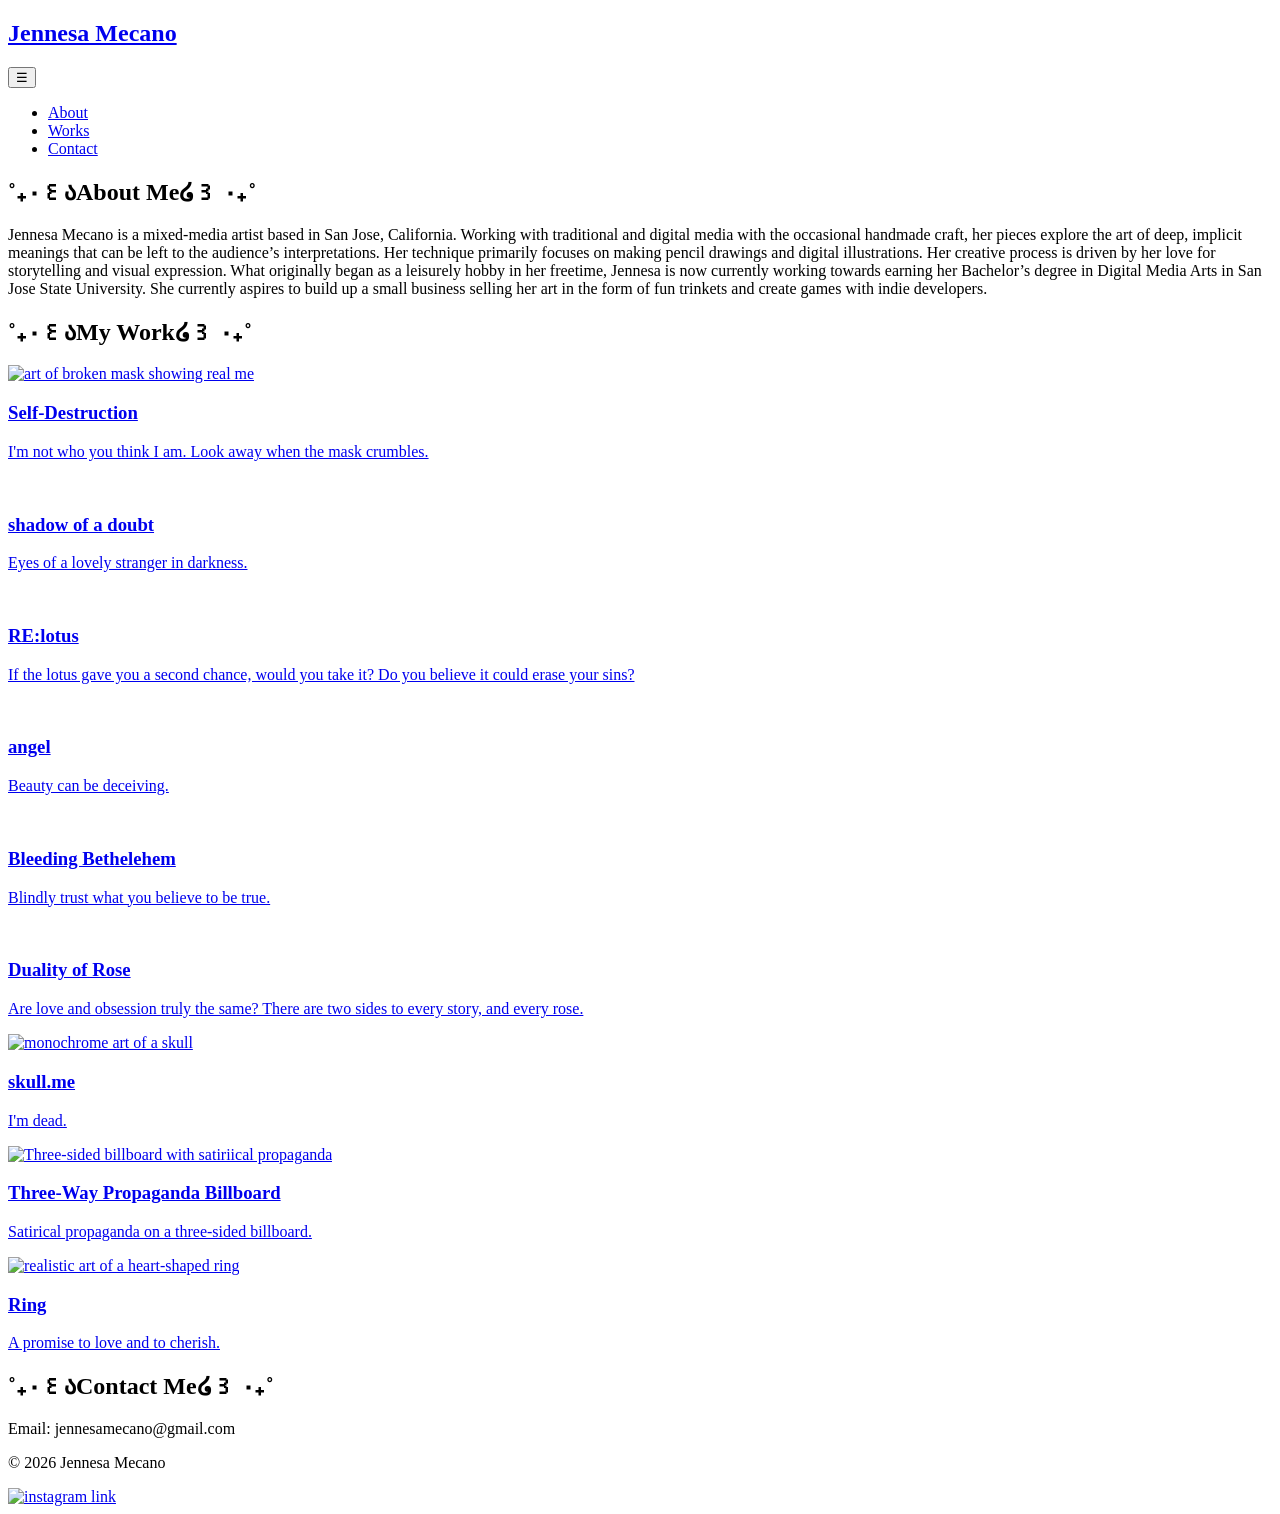
==== index.html @ 679864f6 "add sketch" ====
<!DOCTYPE html>
<html lang="en">

<head>
    <meta charset="UTF-8">
    <meta name="viewport" content="width=device-width, initial-scale=1.0">
    <title>Jennesa Mecano's Portfolio</title>
    <link rel="preconnect" href="https://fonts.googleapis.com">
    <link rel="preconnect" href="https://fonts.gstatic.com" crossorigin>
    <link
        href="https://fonts.googleapis.com/css2?family=Lora:ital,wght@0,400..700;1,400..700&family=Ubuntu:ital,wght@0,300;0,400;0,500;0,700;1,300;1,400;1,500;1,700&display=swap"
        rel="stylesheet">
    <link rel="stylesheet" href="css/style.css">
    <script src="https://cdn.jsdelivr.net/npm/p5@2.3.4/lib/p5.js"></script>
    <script src="https://cdn.jsdelivr.net/npm/p5.sound@0.4.1/dist/p5.sound.min.js"></script>
</head>

<body>
    <header>
        <nav class="navbar">
            <div class="nav-brand">
                <a href="#">
                    <h1>Jennesa Mecano</h1>
                </a>
            </div>
            <div class="nav">
                <button class="hamburger">☰</button>
                <ul class="nav-menu">
                    <li><a href="#about-section">About</a></li>
                    <li><a href="#portfolio-section">Works</a></li>
                    <li><a href="#contact-section">Contact</a></li>
                </ul>
        </nav>
        </div>

    </header>
    <main>
        <section class="about-section" id="about-section">
            <div class="about-content">
                <h2><span class="accent-1">˚₊‧꒰ა</span>About Me<span class="accent-1">໒꒱ ‧₊˚</span></h2>
                <p>Jennesa Mecano is a mixed-media artist based in San Jose, California. Working with traditional and
                    digital media with the occasional handmade craft, her pieces explore the art of deep, implicit
                    meanings that can be left to the audience’s interpretations. Her technique primarily focuses on
                    making pencil drawings and digital illustrations. Her creative process is driven by her love for
                    storytelling and visual expression. What originally began as a leisurely hobby in her freetime,
                    Jennesa is now currently working towards earning her Bachelor’s degree in Digital Media Arts in San
                    Jose State University. She currently aspires to build up a small business selling her art in the
                    form of fun trinkets and create games with indie developers.
                </p>
            </div>
        </section>
        <section class="portfolio-section" id="portfolio-section">
            <div class="portfolio-content">
                <h2><span class="accent-1">˚₊‧꒰ა</span>My Work<span class="accent-1">໒꒱ ‧₊˚</span></h2>
                <div class="flex-container-grid">

                    <div class="portfolio-item flex-item-grid float">
                        <a href="projects/self/index.html"><img src="images/self500.jpg"
                                alt="art of broken mask showing real me">
                            <h3>Self-Destruction</h3>
                            <p>I'm not who you think I am. Look away when the mask crumbles.</p>
                        </a>
                    </div>
                    <div class="portfolio-item flex-item-grid float">
                        <a href="projects/shadow/index.html"><img src="images/shadowlady.png" alt="">
                            <h3>shadow of a doubt</h3>
                            <p>Eyes of a lovely stranger in darkness.</p>
                        </a>
                    </div>
                    <div class="portfolio-item flex-item-grid float">
                        <a href="projects/lotus/index.html"><img src="images/lotus500.png" alt="">
                            <h3>RE:lotus</h3>
                            <p>If the lotus gave you a second chance, would you take it? Do you believe it could erase your sins?</p>
                        </a>
                    </div>
                    <div class="portfolio-item flex-item-grid float">
                        <a href="projects/angel/index.html"><img src="images/angel500.png" alt="">
                            <h3>angel</h3>
                            <p>Beauty can be deceiving.</p>
                        </a>
                    </div>
                    <div class="portfolio-item flex-item-grid float">
                        <a href="projects/bethelehem/index.html"><img src="images/bethelehemss.png" alt="">
                            <h3>Bleeding Bethelehem</h3>
                            <p>Blindly trust what you believe to be true.</p>
                        </a>
                    </div>
                    <div class="portfolio-item flex-item-grid float">
                        <a href="projects/rose/index.html"><img src="images/damienrose.png" alt="">
                            <h3>Duality of Rose</h3>
                            <p>Are love and obsession truly the same? There are two sides to every story, and every rose.</p>
                        </a>
                    </div>
                    <div class="portfolio-item flex-item-grid float">
                        <a href="projects/skull/index.html"><img src="images/skull.jpg" alt="monochrome art of a skull">
                            <h3>skull.me</h3>
                            <p>I'm dead.</p>
                        </a>
                    </div>
                    <div class="portfolio-item flex-item-grid float">
                        <a href="projects/billboard/index.html"><img src="images/Billboard-Installation_Documentation-10.jpg" alt="Three-sided billboard with satiriical propaganda">
                            <h3>Three-Way Propaganda Billboard</h3>
                            <p>Satirical propaganda on a three-sided billboard.</p>
                        </a>
                    </div>
                    <div class="portfolio-item flex-item-grid float">
                        <a href="projects/ring/index.html"><img src="images/Ring500.png" alt="realistic art of a heart-shaped ring">
                            <h3>Ring</h3>
                            <p>A promise to love and to cherish.</p>
                        </a>
                    </div>
                </div>
            </div>
        </section>
        <section class="contact-section" id="contact-section">
            <div class="contact-content"></div>
            <h2><span class="accent-1">˚₊‧꒰ა</span>Contact Me<span class="accent-1">໒꒱ ‧₊˚</span></h2>
            <p>Email: jennesamecano@gmail.com</p>
        </section>
    </main>
    <footer class="flex-container">
        <p>&copy 2026 Jennesa Mecano</p>
        <div class="social-links">
            <a href="https://www.instagram.com/nessabun.mp3?stkn=MTZwdjF6b2lza2pnYw=="><img
                    src="images/icon-logo-instagram.png" alt="instagram link"></a>
        </div>
    </footer>
    <script src="js/hamburger.js"></script>
    <script src="js/sketch.js"></script>
</body>

</html>
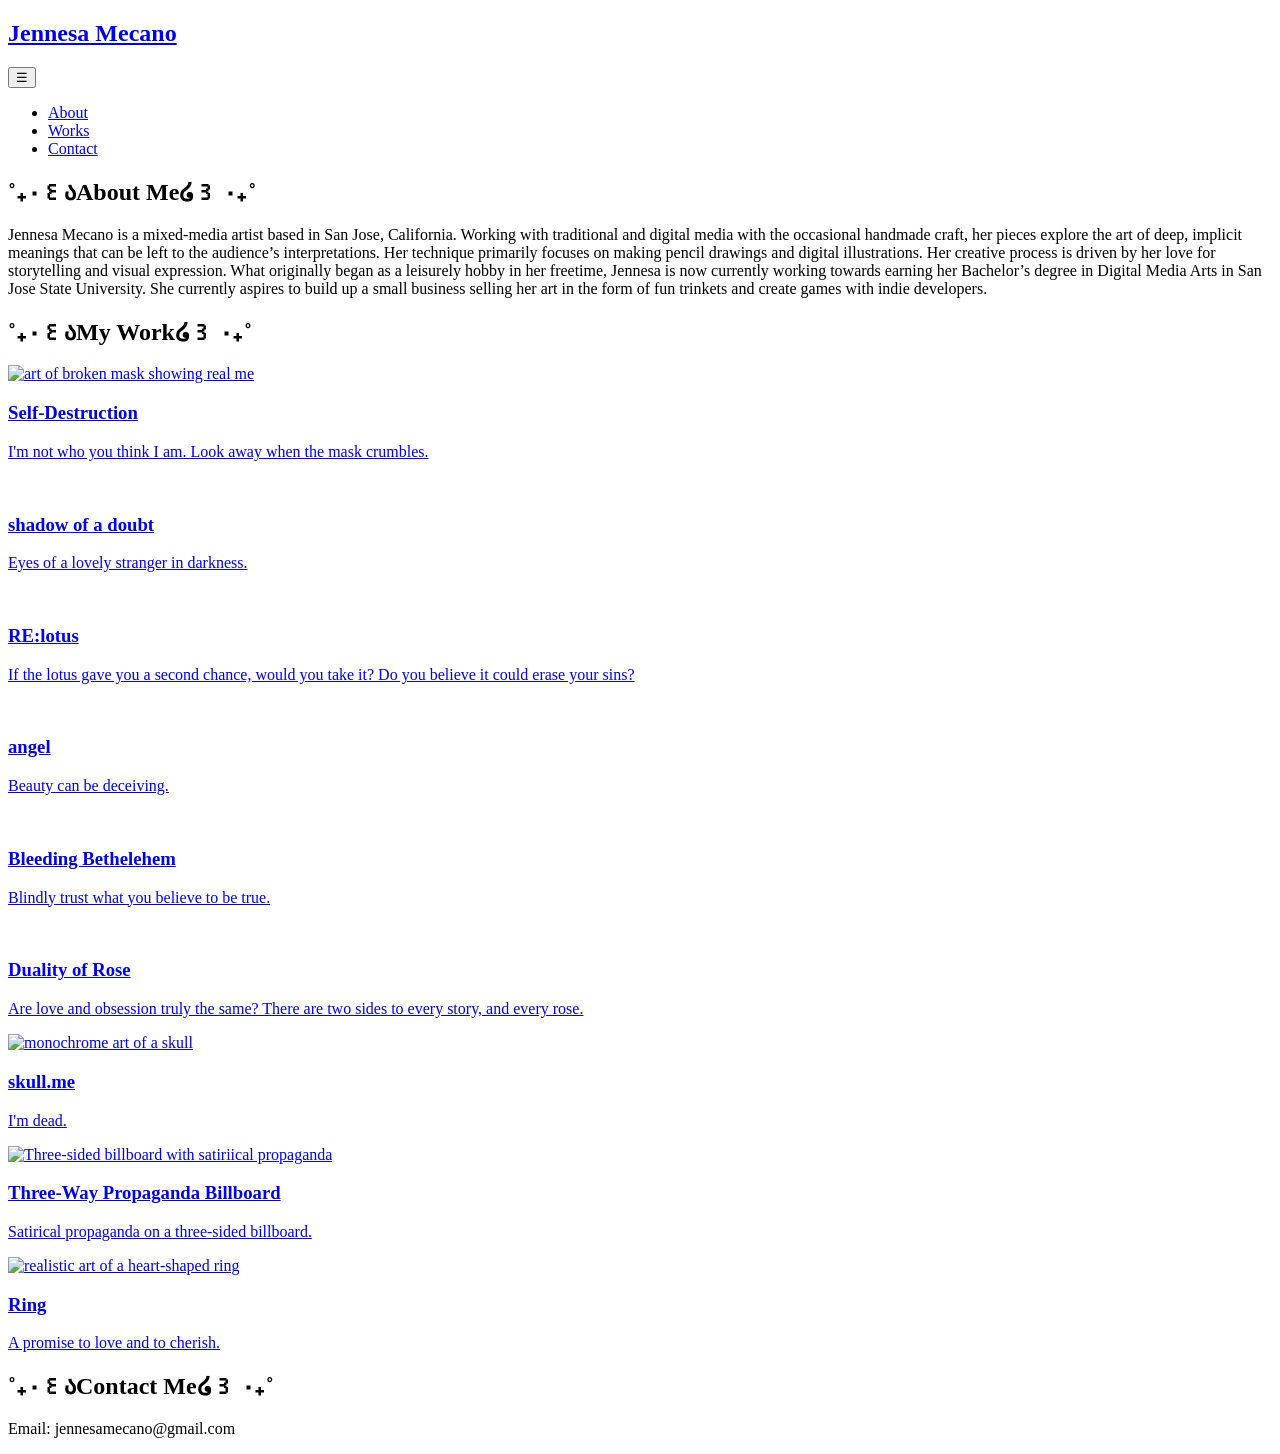
==== commit d5ca0136: "add drawing board and sketch" ====
--- a/index.html
+++ b/index.html
@@ -119,14 +119,16 @@
         </section>
     </main>
     <footer class="flex-container">
-        <p>&copy 2026 Jennesa Mecano</p>
+        <!-- <p>&copy 2026 Jennesa Mecano</p>
         <div class="social-links">
             <a href="https://www.instagram.com/nessabun.mp3?stkn=MTZwdjF6b2lza2pnYw=="><img
                     src="images/icon-logo-instagram.png" alt="instagram link"></a>
-        </div>
+        </div> -->
     </footer>
-    <script src="js/hamburger.js"></script>
-    <script src="js/sketch.js"></script>
+    <script src="js/hamburger.js" defer></script>
+    <script src="js/sketch.js" defer></script>
+    <script src="js/script.js" defer></script>
+    <script src="js/myLine.js" defer></script>
 </body>
 
 </html>
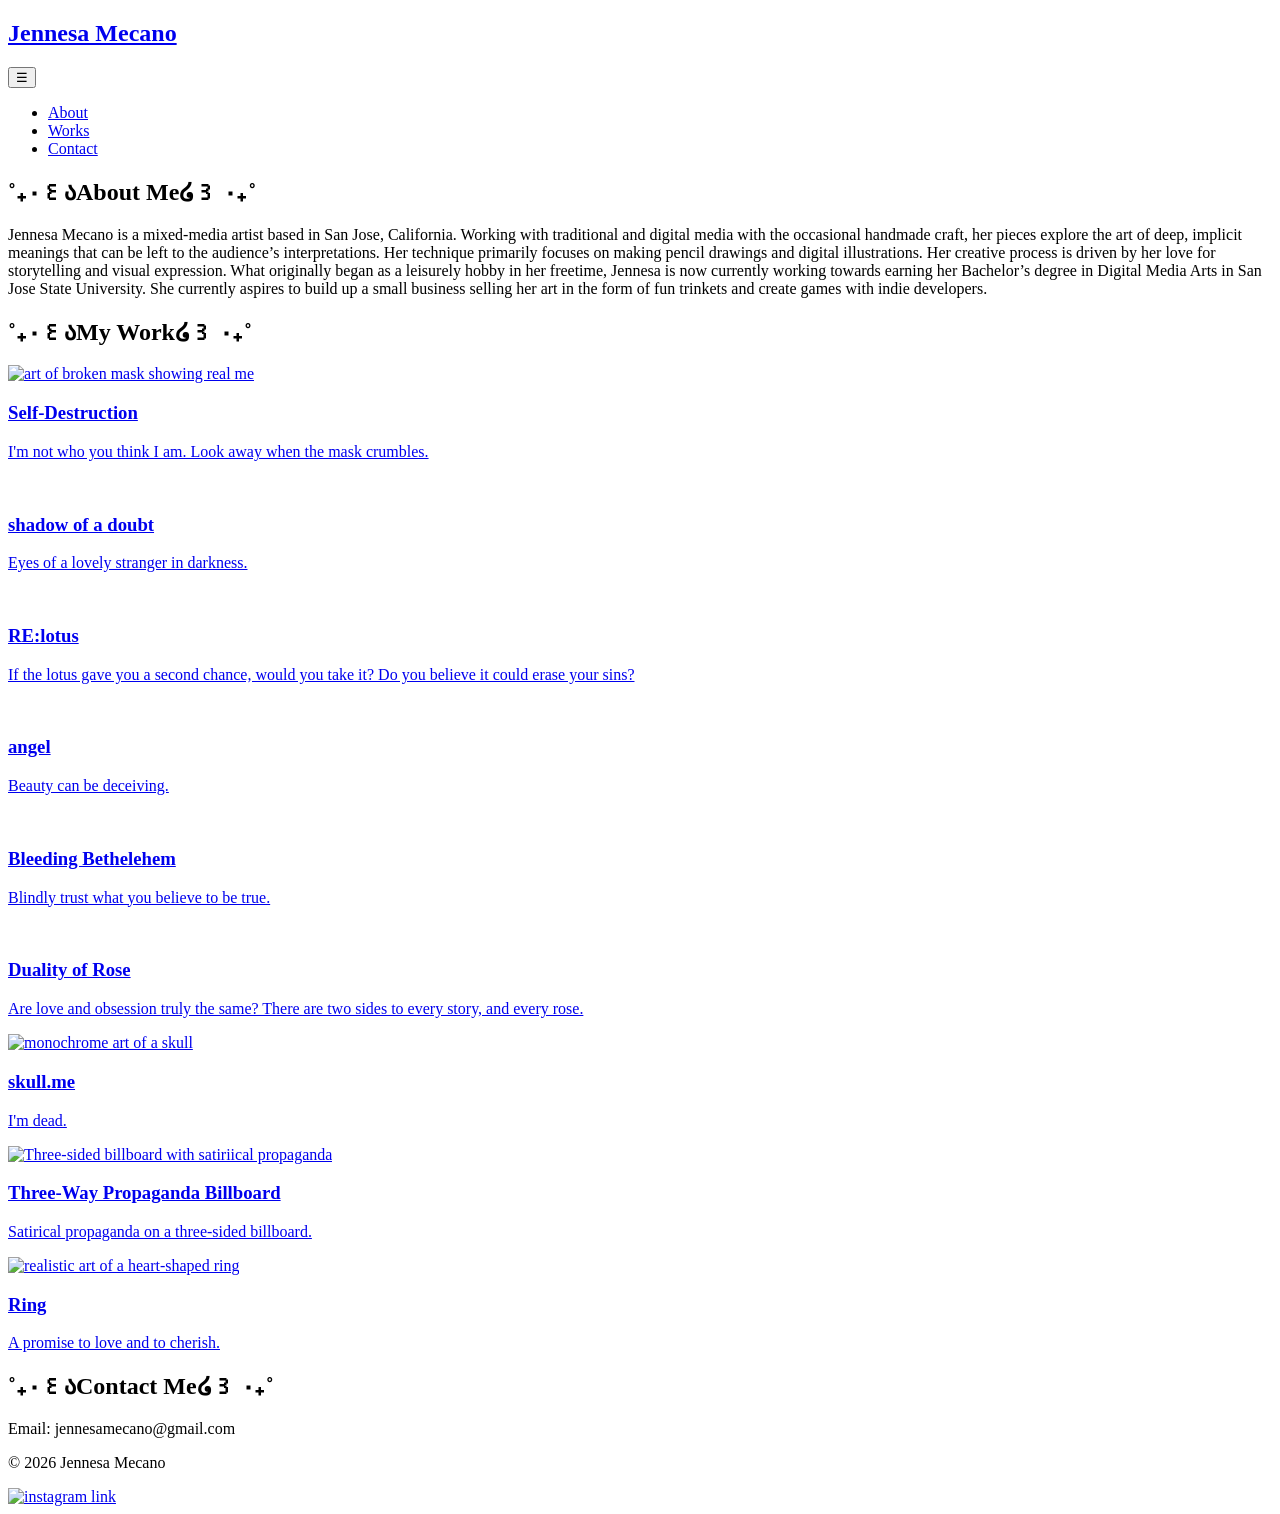
==== commit d80805b9: "how to fix help" ====
--- a/index.html
+++ b/index.html
@@ -119,11 +119,11 @@
         </section>
     </main>
     <footer class="flex-container">
-        <!-- <p>&copy 2026 Jennesa Mecano</p>
+        <p>&copy 2026 Jennesa Mecano</p>
         <div class="social-links">
             <a href="https://www.instagram.com/nessabun.mp3?stkn=MTZwdjF6b2lza2pnYw=="><img
                     src="images/icon-logo-instagram.png" alt="instagram link"></a>
-        </div> -->
+        </div>
     </footer>
     <script src="js/hamburger.js" defer></script>
     <script src="js/sketch.js" defer></script>
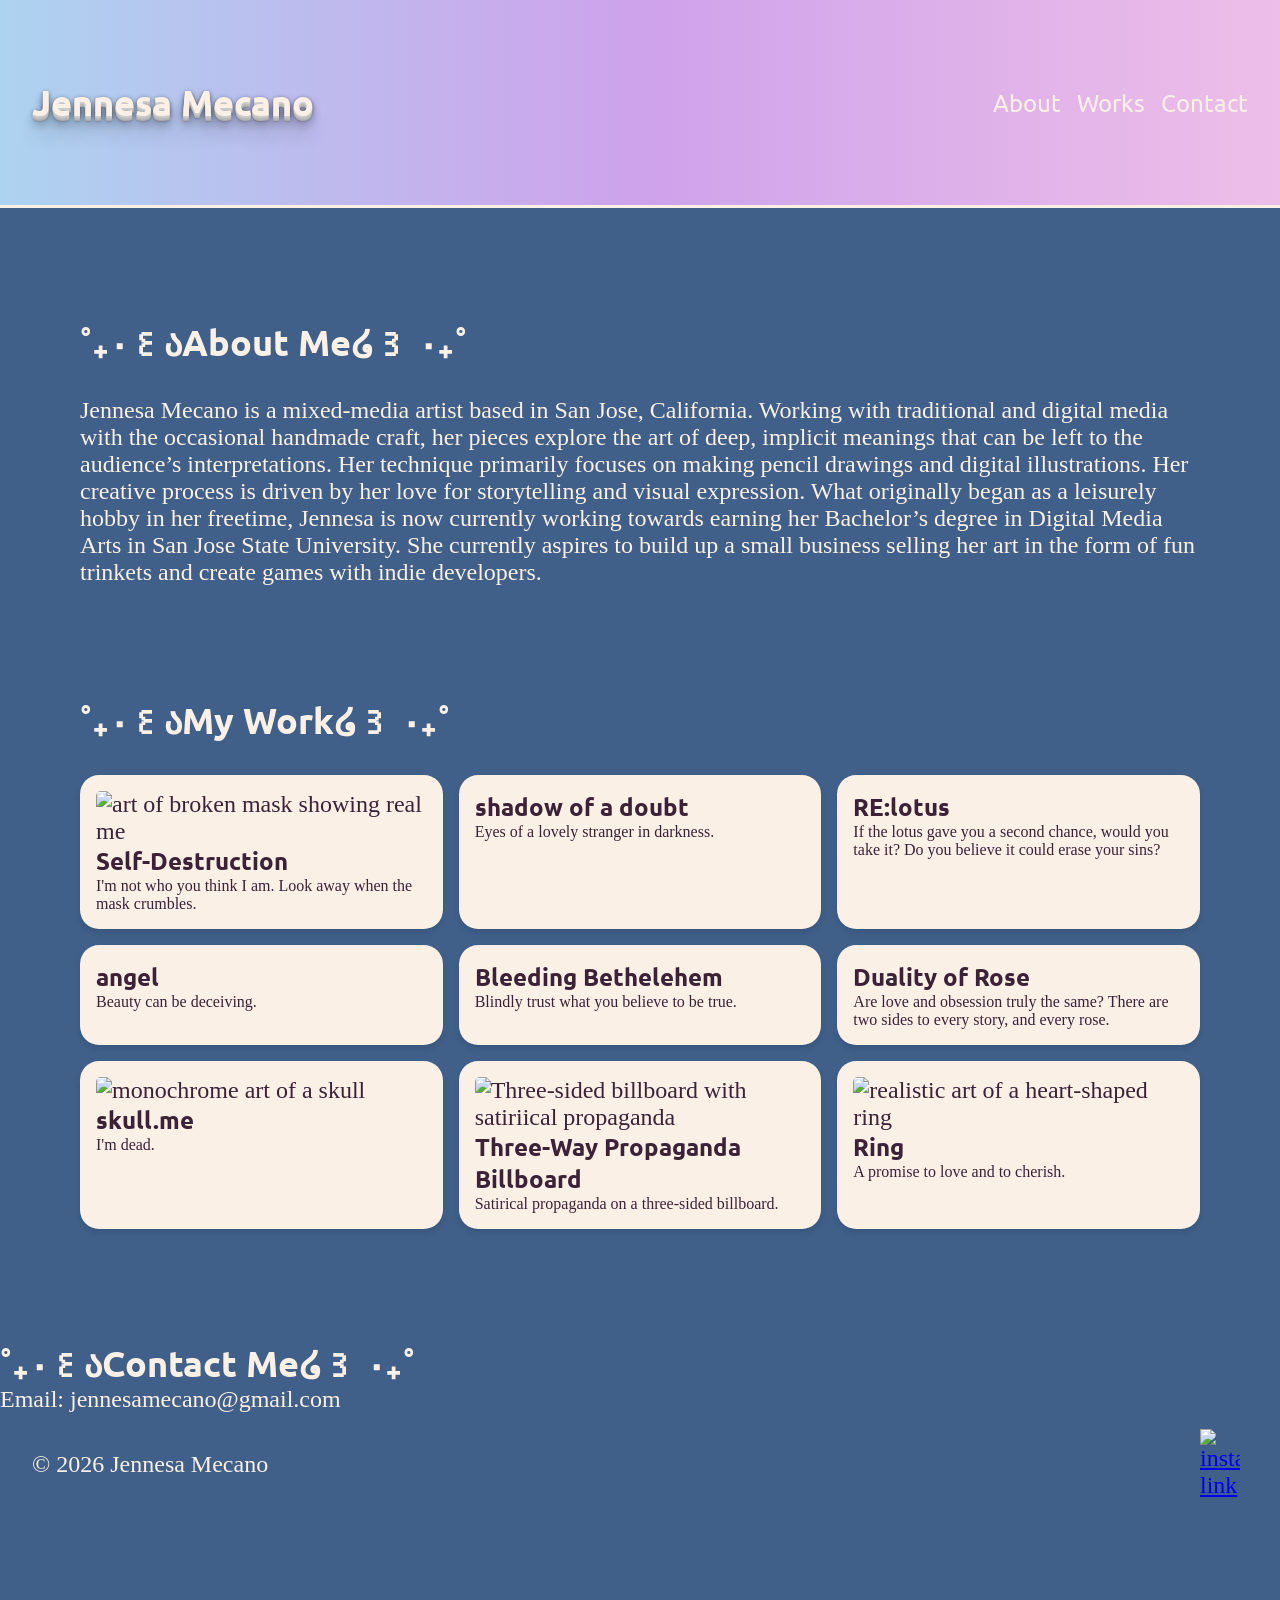
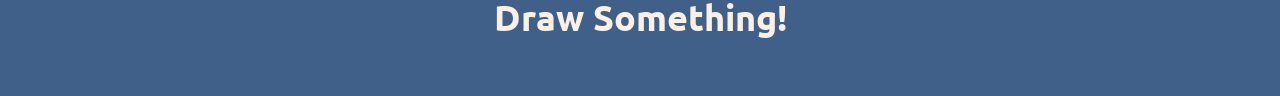
==== commit 00fc405b: "idk what im doing site kept breaking, combine scripts and move around, accommodate both canvases" ====
--- a/index.html
+++ b/index.html
@@ -16,6 +16,7 @@
 </head>
 
 <body>
+    <div id="rainbow-background"></div>
     <header>
         <nav class="navbar">
             <div class="nav-brand">
@@ -125,10 +126,14 @@
                     src="images/icon-logo-instagram.png" alt="instagram link"></a>
         </div>
     </footer>
+        <section id="drawing-section">
+        <h2>Draw Something!</h2>
+        <div id="drawing-app"></div>
+    </section>
     <script src="js/hamburger.js" defer></script>
+    <script src="js/myLine.js" defer></script>
     <script src="js/sketch.js" defer></script>
-    <script src="js/script.js" defer></script>
-    <script src="js/myLine.js" defer></script>
+    <script src="js/rainbow.js" defer></script>
 </body>
 
 </html>
--- a/css/style.css
+++ b/css/style.css
@@ -0,0 +1,345 @@
+/* color palette */
+
+:root {
+    --bg-color-1: rgb(64, 96, 138);
+    --bg-color-2: linear-gradient(90deg, rgba(173, 211, 240, 1) 0%, rgba(206, 162, 235, 1) 50%, rgba(237, 190, 232, 1) 100%);
+    --font: linen;
+    --accent-1: rgb(234, 214, 240);
+    --accent-2: aliceblue;
+    --dark: rgb(59, 34, 55);
+}
+
+/*
+font: #000, #ffffff, linen
+accent 1:
+accent 2:
+dark:
+*/
+
+/* CSS resets */
+
+/* Change box-sizing default to border-box */
+*,
+*::before,
+*::after {
+    box-sizing: border-box;
+}
+
+* {
+    margin: 0;
+    padding: 0;
+}
+
+/* respect user size preferences */
+html {
+    font-size: 100%;
+}
+
+/* make images responsive */
+img {
+    display: block;
+    max-width: 100%;
+}
+
+/* General CSS */
+
+html {
+    scroll-behavior: smooth;
+}
+
+body {
+    background-color: var(--bg-color-1);
+    color: var(--font);
+    font-size: 1.5rem;
+    font-family: "Lora", serif;
+}
+
+header {
+    padding: 5rem 2rem;
+    font-family: "Ubuntu", sans-serif;
+    margin-bottom: 7rem;
+    background: linear-gradient(90deg, rgba(173, 211, 240, 1) 0%, rgba(206, 162, 235, 1) 50%, rgba(237, 190, 232, 1) 100%);
+    border-bottom: var(--font) 3px solid;
+}
+
+header h1 {
+    color: var(--font);
+    text-shadow: 0 1px 0 #CCCCCC, 0 2px 0 #c9c9c9, 0 3px 0 #bbb, 0 4px 0 #b9b9b9, 0 5px 0 #aaa, 0 6px 1px rgba(0, 0, 0, .1), 0 0 5px rgba(0, 0, 0, .1), 0 1px 3px rgba(0, 0, 0, .3), 0 3px 5px rgba(0, 0, 0, .2), 0 5px 10px rgba(0, 0, 0, .25), 0 10px 10px rgba(0, 0, 0, .2), 0 20px 20px rgba(0, 0, 0, .15);
+}
+
+h2 {
+    color: var(--font);
+    font-family: "Ubuntu", sans-serif;
+}
+
+h3 {
+    color: var(--dark);
+    font-family: "Ubuntu", sans-serif;
+    font-size: 1.5rem;
+}
+
+nav a {
+    text-decoration: none;
+    color: var(--font);
+    /* margin: 0 1rem; */
+    transition: all 0.5s ease;
+}
+
+nav a:hover {
+    color: var(--accent-1);
+}
+
+.navbar {
+    display: flex;
+    justify-content: space-between;
+    align-items: center;
+}
+
+.hamburger {
+    display: none;
+    background: none;
+    border: none;
+    color: var(--font);
+    font-size: 4rem;
+}
+
+.nav-menu {
+    list-style: none;
+    display: flex;
+    gap: 1rem;
+}
+
+@media (max-width: 750px) {
+    .navbar {
+        align-items: flex-start;
+    }
+
+    .nav {
+        display: flex;
+        flex-direction: column;
+    }
+
+    .hamburger {
+        display: block;
+        align-self: flex-end;
+    }
+}
+
+main {
+    margin: 0;
+}
+
+@media (max-width: 1030px) {
+    main {
+        margin: 2rem;
+    }
+}
+
+@media (max-width: 750px) {
+    main {
+        margin: 1rem;
+    }
+
+    .nav-menu {
+        display: none;
+    }
+
+    .nav-menu.active {
+        display: flex;
+        flex-direction: column;
+        background-color: var(--font);
+        color: var(--bg-color-1);
+        padding: 0.75rem;
+    }
+
+    .nav-menu a {
+        color: var(--bg-color-1);
+    }
+
+    header {
+        padding: 2rem 2rem;
+    }
+}
+
+.about-content,
+.portfolio-content,
+.contact-content,
+.project-content {
+    max-width: 70rem;
+    margin: 0 auto 7rem auto;
+}
+
+/* project content is for project pages */
+.project-content {
+    text-align: justify;
+}
+
+.float {
+    box-shadow: 0 4px 6px rgba(0, 0, 0, 0.1);
+    transition: transform 0.3s ease, box-shadow 0.3s ease;
+}
+
+.float:hover {
+  /* Moves the element up by 8 pixels */
+  transform: translateY(-8px); 
+  
+  /* Makes the shadow softer and wider to simulate height */
+  box-shadow: 0 12px 20px rgba(0, 0, 0, 0.15); 
+}
+
+.project-content img {
+    margin: 0 auto;
+    border-radius: 0.3rem;
+    padding: 2rem;
+}
+
+.project-content p {
+    padding: 1rem;
+}
+
+.about-content h2,
+.portfolio-content h2,
+.contact-content h2,
+.project-content h2 {
+    margin: 2rem 0;
+}
+
+.portfolio-item {
+    padding: 1rem;
+    background-color: var(--font);
+    color: var(--dark);
+    border-radius: 1.2rem;
+}
+
+.portfolio-item a {
+    text-decoration: none;
+    color: var(--dark);
+}
+
+.portfolio-item p {
+    font-size: 1rem;
+}
+
+.portfolio-item img {
+    border-radius: 0.3rem;
+}
+
+footer {
+    padding: 1rem 2rem;
+}
+
+footer img {
+    display: inline;
+    max-width: 2.5rem;
+    margin: 0 0.5rem;
+}
+
+@media (max-width: 750px) {
+    footer p {
+        font-size: 1.2rem;
+    }
+
+    footer img {
+        max-width: 2rem;
+        margin: 0 0.2rem;
+    }
+}
+
+@media (max-width: 450px) {
+    footer p {
+        font-size: 1rem;
+    }
+
+    footer img {
+        max-width: 1.5rem;
+        margin: 0 0.1rem;
+    }
+}
+
+/* flex styling */
+
+.flex-container {
+    display: flex;
+    justify-content: space-between;
+    align-items: center;
+}
+
+.flex-container-grid {
+    display: flex;
+    flex-wrap: wrap;
+    gap: 1rem;
+    justify-content: center;
+    align-items: stretch;
+}
+
+.flex-item-grid {
+    flex: 1 0 18rem;
+    /* padding: 1rem; */
+    /* box-sizing: border-box; */
+}
+
+#rainbow-background {
+    position: fixed;
+    inset: 0;
+    z-index: 0;
+    pointer-events: none;
+}
+
+/* Keep portfolio content above the animation */
+body > :not(#rainbow-background) {
+    position: relative;
+    z-index: 1;
+}
+
+/* Drawing app at the end of the page */
+#drawing-section {
+    position: relative;
+    z-index: 2;
+    padding: 2rem;
+    margin-top: 3rem;
+    display: flex;
+    flex-direction: column;
+    align-items: center;
+    gap: 1.5rem;
+}
+
+#drawing-section h2 {
+    text-align: center;
+}
+
+#drawing-app {
+    display: flex;
+    align-items: flex-start;
+    justify-content: center;
+    flex-wrap: wrap;
+    gap: 2rem;
+    width: 100%;
+}
+
+#drawing-app canvas {
+    display: block;
+    position: static !important;
+    flex-shrink: 0;
+    border: 2px solid linen;
+}
+
+#drawing-app p {
+    margin: 0 0 0.75rem;
+}
+
+#drawing-app button,
+#drawing-app select,
+#drawing-app input {
+    cursor: pointer;
+}
+
+@media (max-width: 600px) {
+    #drawing-app {
+        gap: 1rem;
+    }
+
+    #drawing-app canvas {
+        max-width: 100%;
+        height: auto !important;
+    }
+}
